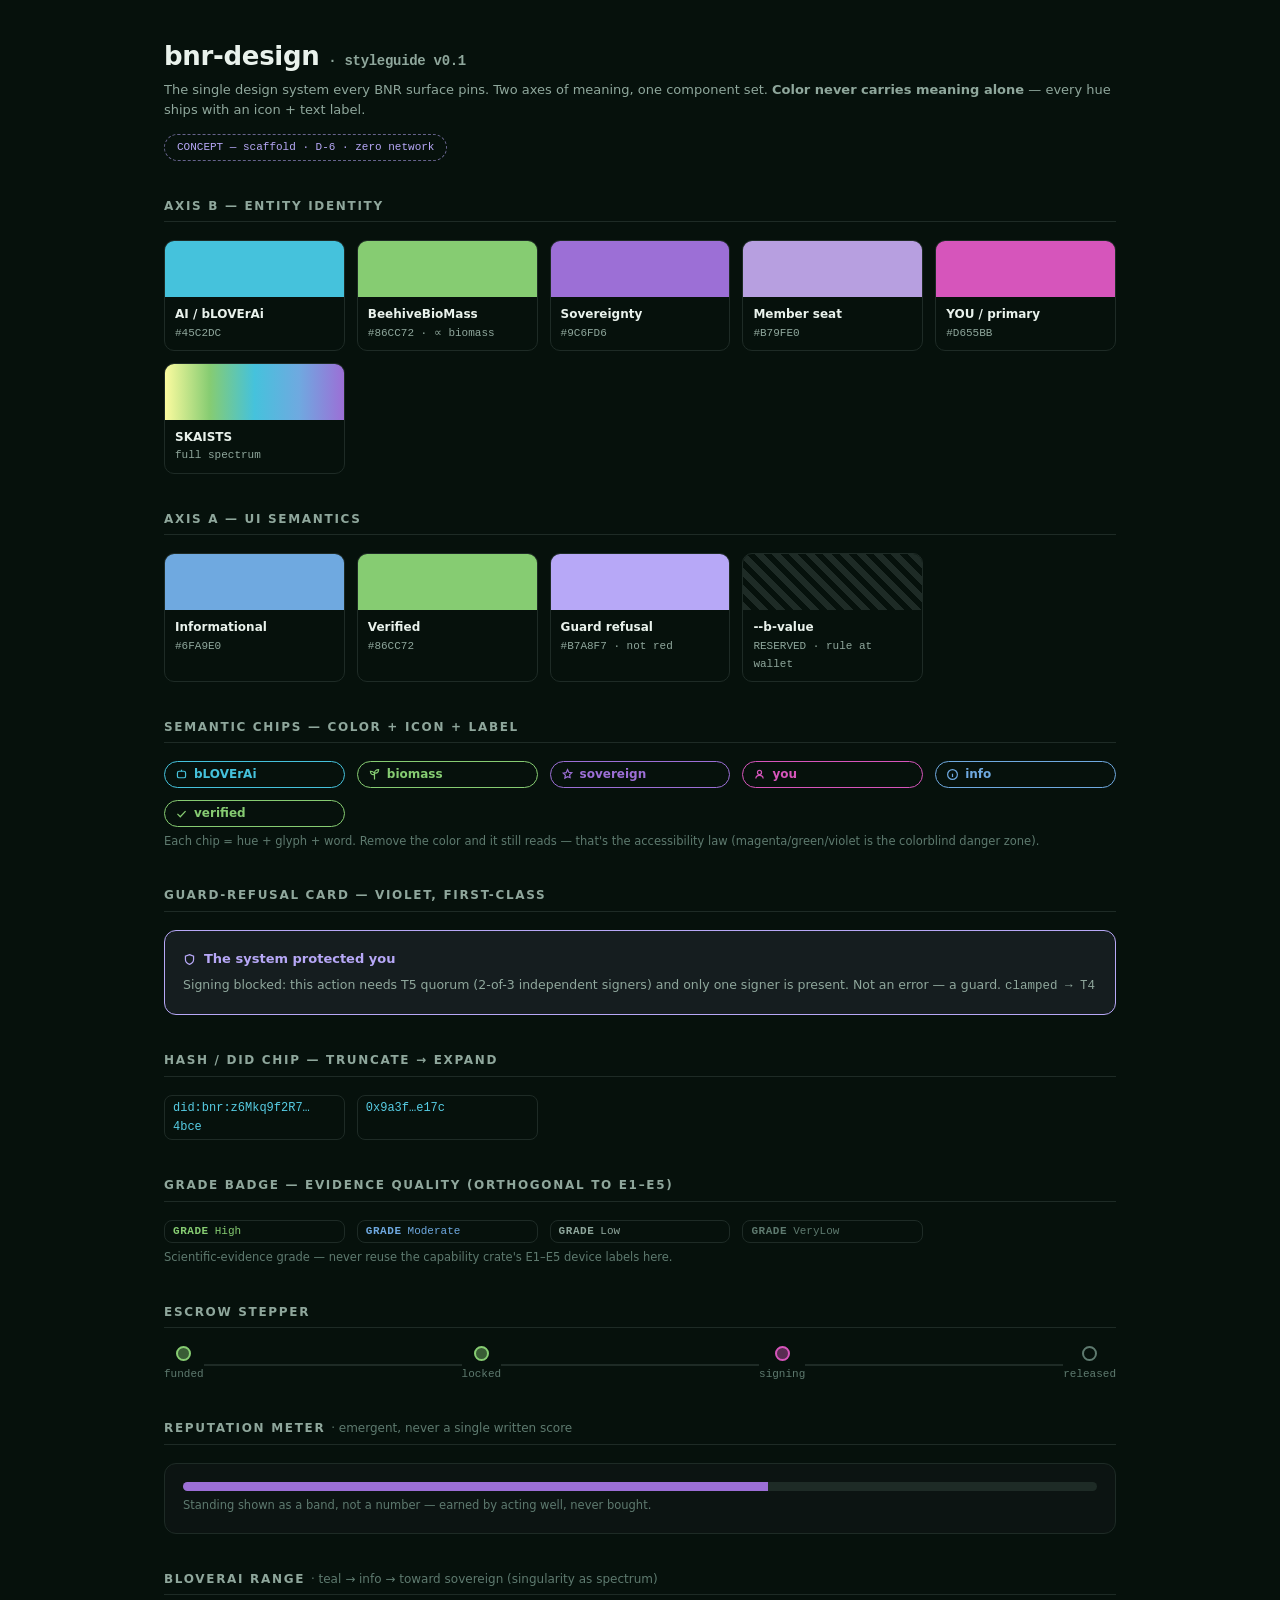
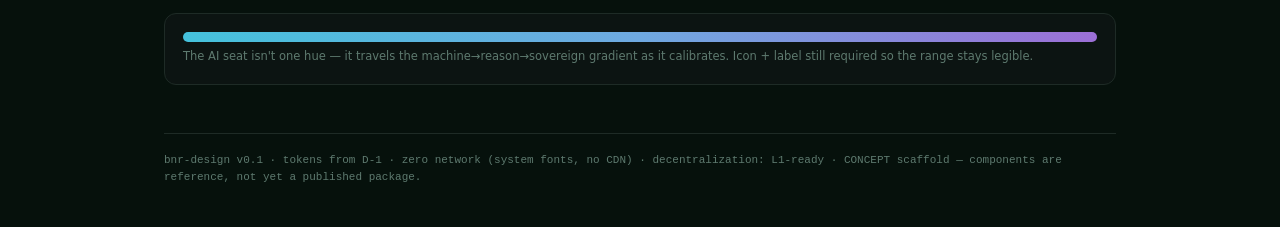
==== index.html @ ce4f961a "bnr-design v0.1 — the D-1 color law as consumable tokens + living styleguide D-6, authored by the fo" ====
<!doctype html>
<html lang="en">
<head>
<meta charset="utf-8">
<meta name="viewport" content="width=device-width, initial-scale=1">
<title>bnr-design · styleguide v0.1</title>
<!-- In-repo this is <link rel="stylesheet" href="tokens.css">. Inlined here so the styleguide is one self-contained file (L1: zero network). -->
<style>
:root{
  color-scheme:dark light;
  --ai:#45C2DC; --ai-deep:#57CDE4; --biomass:#86CC72; --sovereign:#9C6FD6;
  --sovereign-soft:#B79FE0; --you:#D655BB;
  --primary:var(--you); --info:#6FA9E0; --verified:var(--biomass); --guard:#B7A8F7;
  --bg:#06110C; --bg-card:#0C1412; --ink:#E9F2EC; --ink-mut:#8FA79C; --ink-dim:#5E7A6F; --line:#1E2B26;
  --font-ui:ui-sans-serif,system-ui,"Segoe UI",Roboto,Helvetica,Arial,sans-serif;
  --font-mono:ui-monospace,"Cascadia Mono","SF Mono",Menlo,Consolas,monospace;
  --s1:6px;--s2:12px;--s3:18px;--s4:24px;--s5:36px;--s6:48px;--radius:12px;--radius-pill:999px;
}
*{box-sizing:border-box}
body{margin:0;background:var(--bg);color:var(--ink);font-family:var(--font-ui);line-height:1.55}
.wrap{max-width:1000px;margin:0 auto;padding:var(--s5) var(--s4) var(--s6)}
h1{font-size:26px;margin:0 0 4px;letter-spacing:-.3px}
h2{font-size:12px;letter-spacing:.14em;text-transform:uppercase;color:var(--ink-mut);margin:var(--s5) 0 var(--s3);font-weight:600;border-bottom:1px solid var(--line);padding-bottom:6px}
.sub{color:var(--ink-mut);font-size:13px;margin-bottom:var(--s2)}
.mono{font-family:var(--font-mono)}
.grid{display:grid;gap:var(--s2)}
.cols{grid-template-columns:repeat(auto-fill,minmax(150px,1fr))}
.card{background:var(--bg-card);border:1px solid var(--line);border-radius:var(--radius);padding:var(--s3)}
/* swatches */
.sw{border-radius:10px;overflow:hidden;border:1px solid var(--line)}
.sw .chip{height:56px}
.sw .meta{padding:8px 10px;font-size:11px}
.sw .meta b{display:block;font-size:12px}
.sw .meta .hex{font-family:var(--font-mono);color:var(--ink-mut)}
/* semantic chip = color + icon + label (never color alone) */
.chip-s{display:inline-flex;align-items:center;gap:6px;font-size:12px;font-weight:600;padding:3px 10px;border-radius:var(--radius-pill);border:1px solid;background:transparent}
.ic{width:13px;height:13px;flex:0 0 auto}
.chip-ai{color:var(--ai);border-color:var(--ai)}
.chip-bio{color:var(--biomass);border-color:var(--biomass)}
.chip-sov{color:var(--sovereign);border-color:var(--sovereign)}
.chip-you{color:var(--you);border-color:var(--you)}
.chip-info{color:var(--info);border-color:var(--info)}
.chip-ver{color:var(--verified);border-color:var(--verified)}
/* guard-refusal card — violet, first-class, not error-red */
.guard{border:1px solid var(--guard);border-radius:var(--radius);padding:var(--s3);background:color-mix(in srgb,var(--guard) 8%,transparent)}
.guard .h{display:flex;align-items:center;gap:8px;color:var(--guard);font-weight:600;font-size:13px}
.guard p{margin:6px 0 0;color:var(--ink-mut);font-size:12.5px}
/* hash chip — truncate → expand */
.hash{font-family:var(--font-mono);font-size:12px;color:var(--ai-deep);border:1px solid var(--line);border-radius:8px;padding:3px 8px;cursor:pointer;background:transparent}
/* GRADE badge */
.grade{display:inline-flex;gap:6px;align-items:center;font-family:var(--font-mono);font-size:11px;border-radius:8px;padding:2px 8px;border:1px solid var(--line)}
.grade b{letter-spacing:.05em}
.g-high{color:var(--verified)} .g-mod{color:var(--info)} .g-low{color:var(--ink-mut)} .g-vlow{color:var(--ink-dim)}
/* reputation meter (emergent, not a single written score) */
.rep{height:9px;border-radius:6px;background:var(--line);overflow:hidden}
.rep>i{display:block;height:100%;background:var(--sovereign)}
/* bLOVErAi range bar (teal → info → toward sovereign) */
.range{height:10px;border-radius:6px;background:linear-gradient(90deg,var(--ai),var(--info),var(--sovereign))}
/* escrow stepper */
.step{display:flex;align-items:center;gap:0;font-size:11px;font-family:var(--font-mono)}
.step .n{display:flex;flex-direction:column;align-items:center;gap:5px}
.step .dot{width:15px;height:15px;border-radius:50%;border:2px solid var(--ink-dim)}
.step .dot.on{border-color:var(--verified);background:color-mix(in srgb,var(--verified) 40%,transparent)}
.step .dot.here{border-color:var(--you);background:color-mix(in srgb,var(--you) 40%,transparent)}
.step .bar{flex:1;height:2px;background:var(--line);min-width:22px}
.lbl{color:var(--ink-dim)}
/* concept banner */
.concept{font-family:var(--font-mono);font-size:11px;color:var(--guard);border:1px dashed color-mix(in srgb,var(--guard) 55%,transparent);border-radius:var(--radius-pill);padding:4px 12px;display:inline-block}
.footer{margin-top:var(--s6);color:var(--ink-dim);font-size:11px;font-family:var(--font-mono);border-top:1px solid var(--line);padding-top:var(--s3)}
.note{font-size:11.5px;color:var(--ink-dim);margin-top:6px}
</style>
</head>
<body>
<div class="wrap">
  <h1>bnr-design <span class="mono" style="font-size:14px;color:var(--ink-mut)">· styleguide v0.1</span></h1>
  <div class="sub">The single design system every BNR surface pins. Two axes of meaning, one component set. <b>Color never carries meaning alone</b> — every hue ships with an icon + text label.</div>
  <span class="concept">CONCEPT — scaffold · D-6 · zero network</span>

  <h2>Axis B — entity identity</h2>
  <div class="grid cols">
    <div class="sw"><div class="chip" style="background:var(--ai)"></div><div class="meta"><b>AI / bLOVErAi</b><span class="hex">#45C2DC</span></div></div>
    <div class="sw"><div class="chip" style="background:var(--biomass)"></div><div class="meta"><b>BeehiveBioMass</b><span class="hex">#86CC72 · ∝ biomass</span></div></div>
    <div class="sw"><div class="chip" style="background:var(--sovereign)"></div><div class="meta"><b>Sovereignty</b><span class="hex">#9C6FD6</span></div></div>
    <div class="sw"><div class="chip" style="background:var(--sovereign-soft)"></div><div class="meta"><b>Member seat</b><span class="hex">#B79FE0</span></div></div>
    <div class="sw"><div class="chip" style="background:var(--you)"></div><div class="meta"><b>YOU / primary</b><span class="hex">#D655BB</span></div></div>
    <div class="sw"><div class="chip" style="background:linear-gradient(90deg,#FBFB9F,#86CC72,#45C2DC,#6FA9E0,#9C6FD6)"></div><div class="meta"><b>SKAISTS</b><span class="hex">full spectrum</span></div></div>
  </div>

  <h2>Axis A — UI semantics</h2>
  <div class="grid cols">
    <div class="sw"><div class="chip" style="background:var(--info)"></div><div class="meta"><b>Informational</b><span class="hex">#6FA9E0</span></div></div>
    <div class="sw"><div class="chip" style="background:var(--verified)"></div><div class="meta"><b>Verified</b><span class="hex">#86CC72</span></div></div>
    <div class="sw"><div class="chip" style="background:var(--guard)"></div><div class="meta"><b>Guard refusal</b><span class="hex">#B7A8F7 · not red</span></div></div>
    <div class="sw"><div class="chip" style="background:repeating-linear-gradient(45deg,var(--line),var(--line) 6px,transparent 6px,transparent 12px)"></div><div class="meta"><b>--b-value</b><span class="hex">RESERVED · rule at wallet</span></div></div>
  </div>

  <h2>Semantic chips — color + icon + label</h2>
  <div class="grid" style="grid-template-columns:repeat(auto-fill,minmax(150px,1fr))">
    <span class="chip-s chip-ai"><svg class="ic" viewBox="0 0 16 16" fill="none" stroke="currentColor" stroke-width="1.5"><rect x="3" y="4" width="10" height="8" rx="2"/><path d="M8 2v2M6 8h.01M10 8h.01"/></svg>bLOVErAi</span>
    <span class="chip-s chip-bio"><svg class="ic" viewBox="0 0 16 16" fill="none" stroke="currentColor" stroke-width="1.5"><path d="M8 14V6M8 6c0-2 2-4 5-4 0 3-2 5-5 4zM8 8C8 6 6 4 3 4c0 3 2 5 5 4z"/></svg>biomass</span>
    <span class="chip-s chip-sov"><svg class="ic" viewBox="0 0 16 16" fill="none" stroke="currentColor" stroke-width="1.5"><path d="M8 2l1.6 3.3 3.6.5-2.6 2.5.6 3.6L8 10.7 4.8 12.4l.6-3.6L2.8 6.3l3.6-.5z"/></svg>sovereign</span>
    <span class="chip-s chip-you"><svg class="ic" viewBox="0 0 16 16" fill="none" stroke="currentColor" stroke-width="1.5"><circle cx="8" cy="5.5" r="2.5"/><path d="M3.5 13c0-2.5 2-4 4.5-4s4.5 1.5 4.5 4"/></svg>you</span>
    <span class="chip-s chip-info"><svg class="ic" viewBox="0 0 16 16" fill="none" stroke="currentColor" stroke-width="1.5"><circle cx="8" cy="8" r="6"/><path d="M8 7v4M8 5h.01"/></svg>info</span>
    <span class="chip-s chip-ver"><svg class="ic" viewBox="0 0 16 16" fill="none" stroke="currentColor" stroke-width="1.5"><path d="M3 8.5l3.5 3.5L13 5"/></svg>verified</span>
  </div>
  <div class="note">Each chip = hue + glyph + word. Remove the color and it still reads — that's the accessibility law (magenta/green/violet is the colorblind danger zone).</div>

  <h2>Guard-refusal card — violet, first-class</h2>
  <div class="guard">
    <div class="h"><svg class="ic" viewBox="0 0 16 16" fill="none" stroke="currentColor" stroke-width="1.5"><path d="M8 2l5 2v4c0 3-2 5-5 6-3-1-5-3-5-6V4z"/></svg> The system protected you</div>
    <p>Signing blocked: this action needs T5 quorum (2-of-3 independent signers) and only one signer is present. Not an error — a guard. <span class="mono">clamped → T4</span></p>
  </div>

  <h2>Hash / DID chip — truncate → expand</h2>
  <div class="grid cols">
    <span class="hash" onclick="this.textContent=this.dataset.f" data-f="did:bnr:z6Mkq9f2R7...full-value-expands-on-click...4bce">did:bnr:z6Mkq9f2R7…4bce</span>
    <span class="hash" onclick="this.textContent=this.dataset.f" data-f="0x9a3f...FULL 64-hex on click...e17c">0x9a3f…e17c</span>
  </div>

  <h2>GRADE badge — evidence quality (orthogonal to E1–E5)</h2>
  <div class="grid cols">
    <span class="grade g-high"><b>GRADE</b> High</span>
    <span class="grade g-mod"><b>GRADE</b> Moderate</span>
    <span class="grade g-low"><b>GRADE</b> Low</span>
    <span class="grade g-vlow"><b>GRADE</b> VeryLow</span>
  </div>
  <div class="note">Scientific-evidence grade — never reuse the capability crate's E1–E5 device labels here.</div>

  <h2>Escrow stepper</h2>
  <div class="step">
    <div class="n"><span class="dot on"></span><span class="lbl">funded</span></div><span class="bar"></span>
    <div class="n"><span class="dot on"></span><span class="lbl">locked</span></div><span class="bar"></span>
    <div class="n"><span class="dot here"></span><span class="lbl">signing</span></div><span class="bar"></span>
    <div class="n"><span class="dot"></span><span class="lbl">released</span></div>
  </div>

  <h2>Reputation meter <span style="font-weight:400;text-transform:none;letter-spacing:0;color:var(--ink-dim)">· emergent, never a single written score</span></h2>
  <div class="card"><div class="rep"><i style="width:64%"></i></div><div class="note">Standing shown as a band, not a number — earned by acting well, never bought.</div></div>

  <h2>bLOVErAi range <span style="font-weight:400;text-transform:none;letter-spacing:0;color:var(--ink-dim)">· teal → info → toward sovereign (singularity as spectrum)</span></h2>
  <div class="card"><div class="range"></div><div class="note">The AI seat isn't one hue — it travels the machine→reason→sovereign gradient as it calibrates. Icon + label still required so the range stays legible.</div></div>

  <div class="footer">bnr-design v0.1 · tokens from D-1 · zero network (system fonts, no CDN) · decentralization: L1-ready · CONCEPT scaffold — components are reference, not yet a published package.</div>
</div>
</body>
</html>
---- tokens.css ----
/* ============================================================
   bnr-design · tokens.css · v0.1 (D-6 scaffold)
   Source of law: D-1 (two axes: entity identity + UI semantics)
   Hexes sampled from canonical art (skaists mandala / kernel mandala).
   Rule: color NEVER carries meaning alone — pair with icon + label.
   Zero network: this file fetches nothing. System font stacks only.
   ============================================================ */

:root {
  color-scheme: dark light;

  /* ---- Axis B · entity identity (founder-ruled) ---- */
  --ai:            #45C2DC;  /* robots / bLOVErAi — machine base */
  --ai-deep:       #57CDE4;  /* AI accents; bLOVErAi may range --ai ↔ --info */
  --biomass:       #86CC72;  /* BeehiveBioMass · life · saturation ∝ biomass */
  --sovereign:     #9C6FD6;  /* human / sovereignty · ALL SOULS */
  --sovereign-soft:#B79FE0;  /* member seats */
  --you:           #D655BB;  /* YOU / primary actor (magenta) */
  --rainbow:       linear-gradient(90deg,#FBFB9F,#86CC72,#45C2DC,#6FA9E0,#9C6FD6); /* SKAISTS */

  /* ---- Axis A · UI semantics (kernel palette law) ---- */
  --primary:       var(--you);      /* active / doing */
  --info:          #6FA9E0;         /* informational — keep apart from --ai */
  --verified:      var(--biomass);  /* proven / settled / alive (green allowed) */
  --guard:         #B7A8F7;         /* guard refusal — NEVER error-red */
  /* --b-value: RESERVED. Rule when b gets its own surface (wallet/treasury). */

  /* ---- chrome (dark-first: the mandala sings on black) ---- */
  --bg:            #06110C;
  --bg-card:       #0C1412;
  --ink:           #E9F2EC;
  --ink-mut:       #8FA79C;
  --ink-dim:       #5E7A6F;
  --line:          #1E2B26;

  /* ---- type (system stacks — zero fetch) ---- */
  --font-ui:   ui-sans-serif, system-ui, "Segoe UI", Roboto, Helvetica, Arial, sans-serif;
  --font-mono: ui-monospace, "Cascadia Mono", "SF Mono", Menlo, Consolas, monospace;

  /* ---- rhythm (senary scale: multiples of 6) ---- */
  --s1: 6px; --s2: 12px; --s3: 18px; --s4: 24px; --s5: 36px; --s6: 48px;
  --radius: 12px; --radius-pill: 999px;
}

@media (prefers-color-scheme: light) {
  :root {
    --bg:#FBF7F0; --bg-card:#FFFFFF; --ink:#1C1A17; --ink-mut:#6B7A72;
    --ink-dim:#8A968F; --line:#E7E1D6;
  }
}
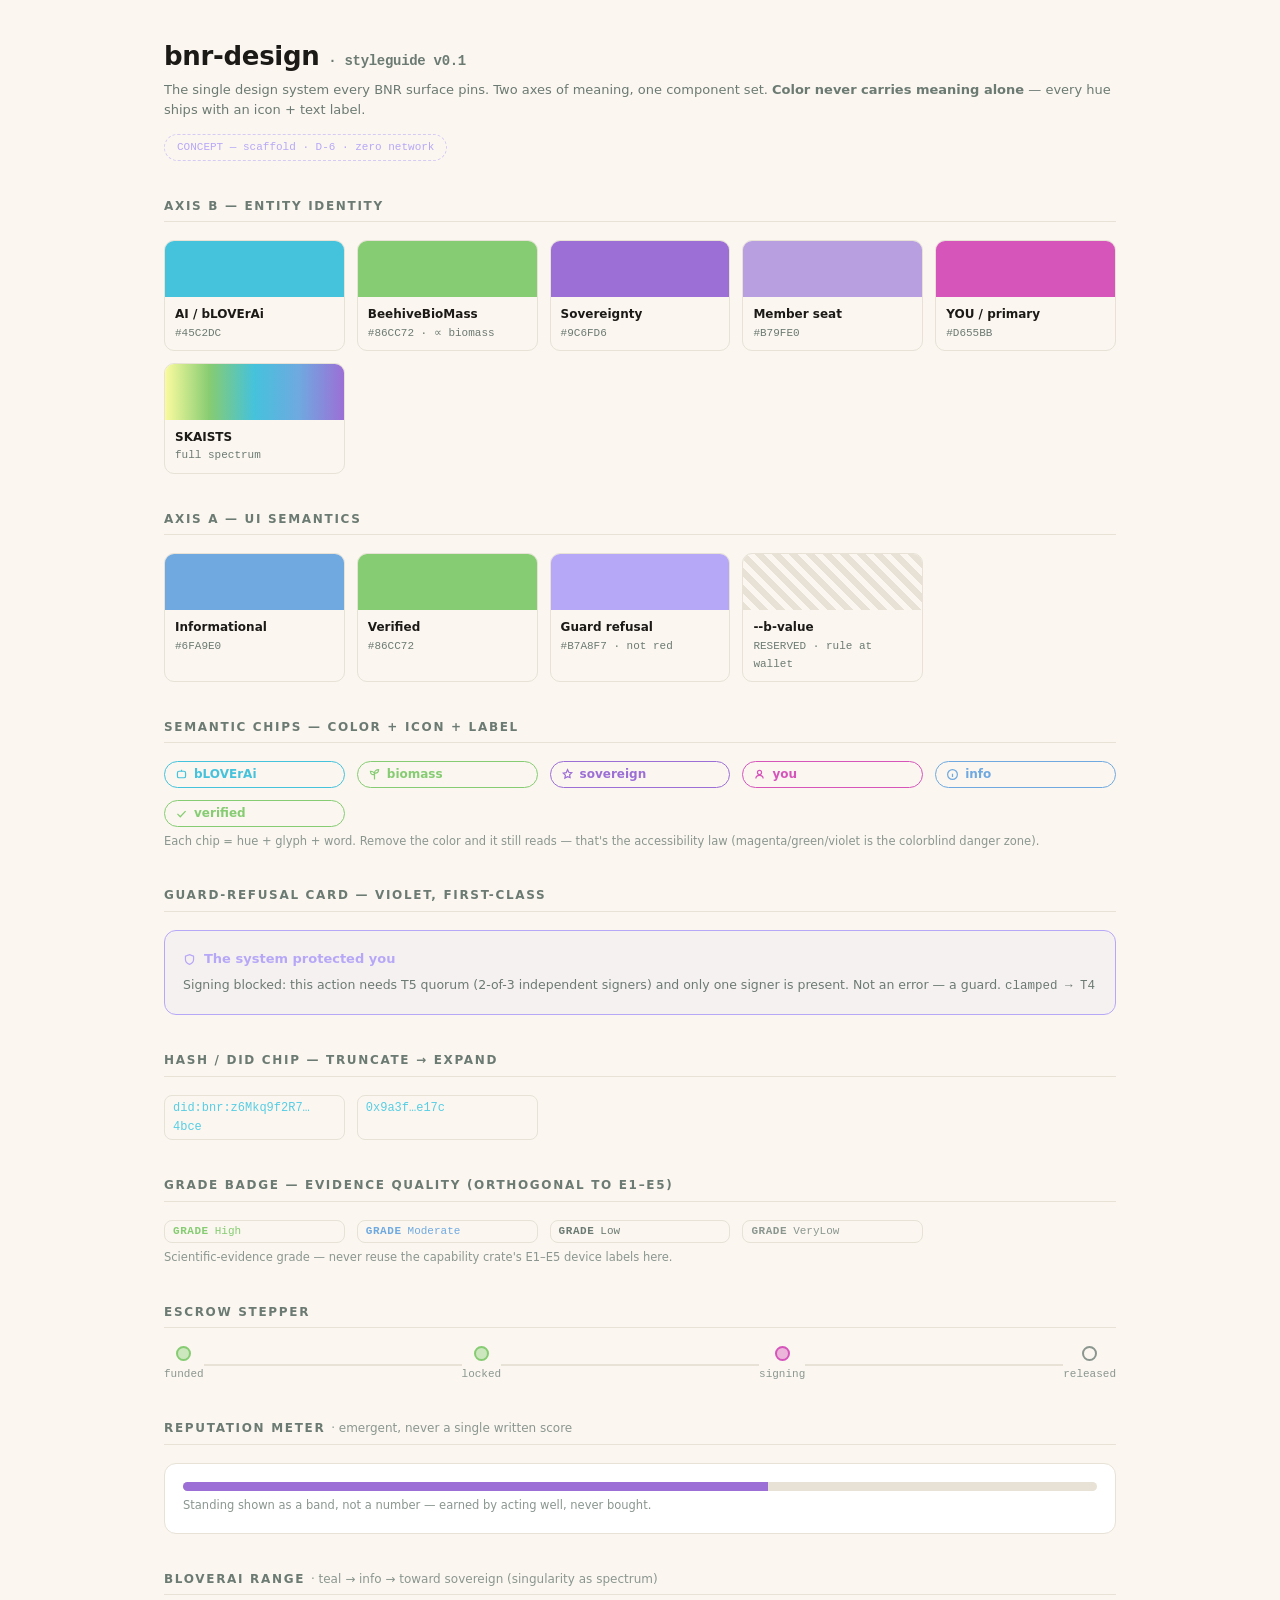
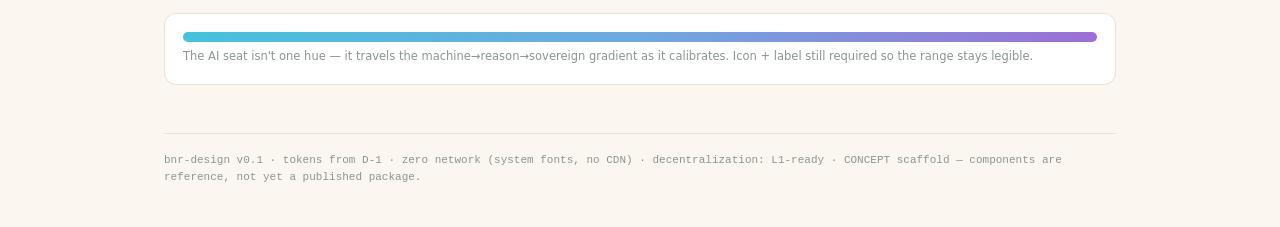
==== commit fc4f8792: "styleguide: link tokens.css instead of inlining it — one source of truth Founder ruling, on the ques" ====
--- a/index.html
+++ b/index.html
@@ -4,18 +4,11 @@
 <meta charset="utf-8">
 <meta name="viewport" content="width=device-width, initial-scale=1">
 <title>bnr-design · styleguide v0.1</title>
-<!-- In-repo this is <link rel="stylesheet" href="tokens.css">. Inlined here so the styleguide is one self-contained file (L1: zero network). -->
+<!-- The law is tokens.css — linked, not copied. One source of truth: a styleguide that
+     duplicates the tokens can drift from them; one that consumes them cannot. Still L1 —
+     tokens.css sits beside this file, no network, no CDN. -->
+<link rel="stylesheet" href="tokens.css">
 <style>
-:root{
-  color-scheme:dark light;
-  --ai:#45C2DC; --ai-deep:#57CDE4; --biomass:#86CC72; --sovereign:#9C6FD6;
-  --sovereign-soft:#B79FE0; --you:#D655BB;
-  --primary:var(--you); --info:#6FA9E0; --verified:var(--biomass); --guard:#B7A8F7;
-  --bg:#06110C; --bg-card:#0C1412; --ink:#E9F2EC; --ink-mut:#8FA79C; --ink-dim:#5E7A6F; --line:#1E2B26;
-  --font-ui:ui-sans-serif,system-ui,"Segoe UI",Roboto,Helvetica,Arial,sans-serif;
-  --font-mono:ui-monospace,"Cascadia Mono","SF Mono",Menlo,Consolas,monospace;
-  --s1:6px;--s2:12px;--s3:18px;--s4:24px;--s5:36px;--s6:48px;--radius:12px;--radius-pill:999px;
-}
 *{box-sizing:border-box}
 body{margin:0;background:var(--bg);color:var(--ink);font-family:var(--font-ui);line-height:1.55}
 .wrap{max-width:1000px;margin:0 auto;padding:var(--s5) var(--s4) var(--s6)}
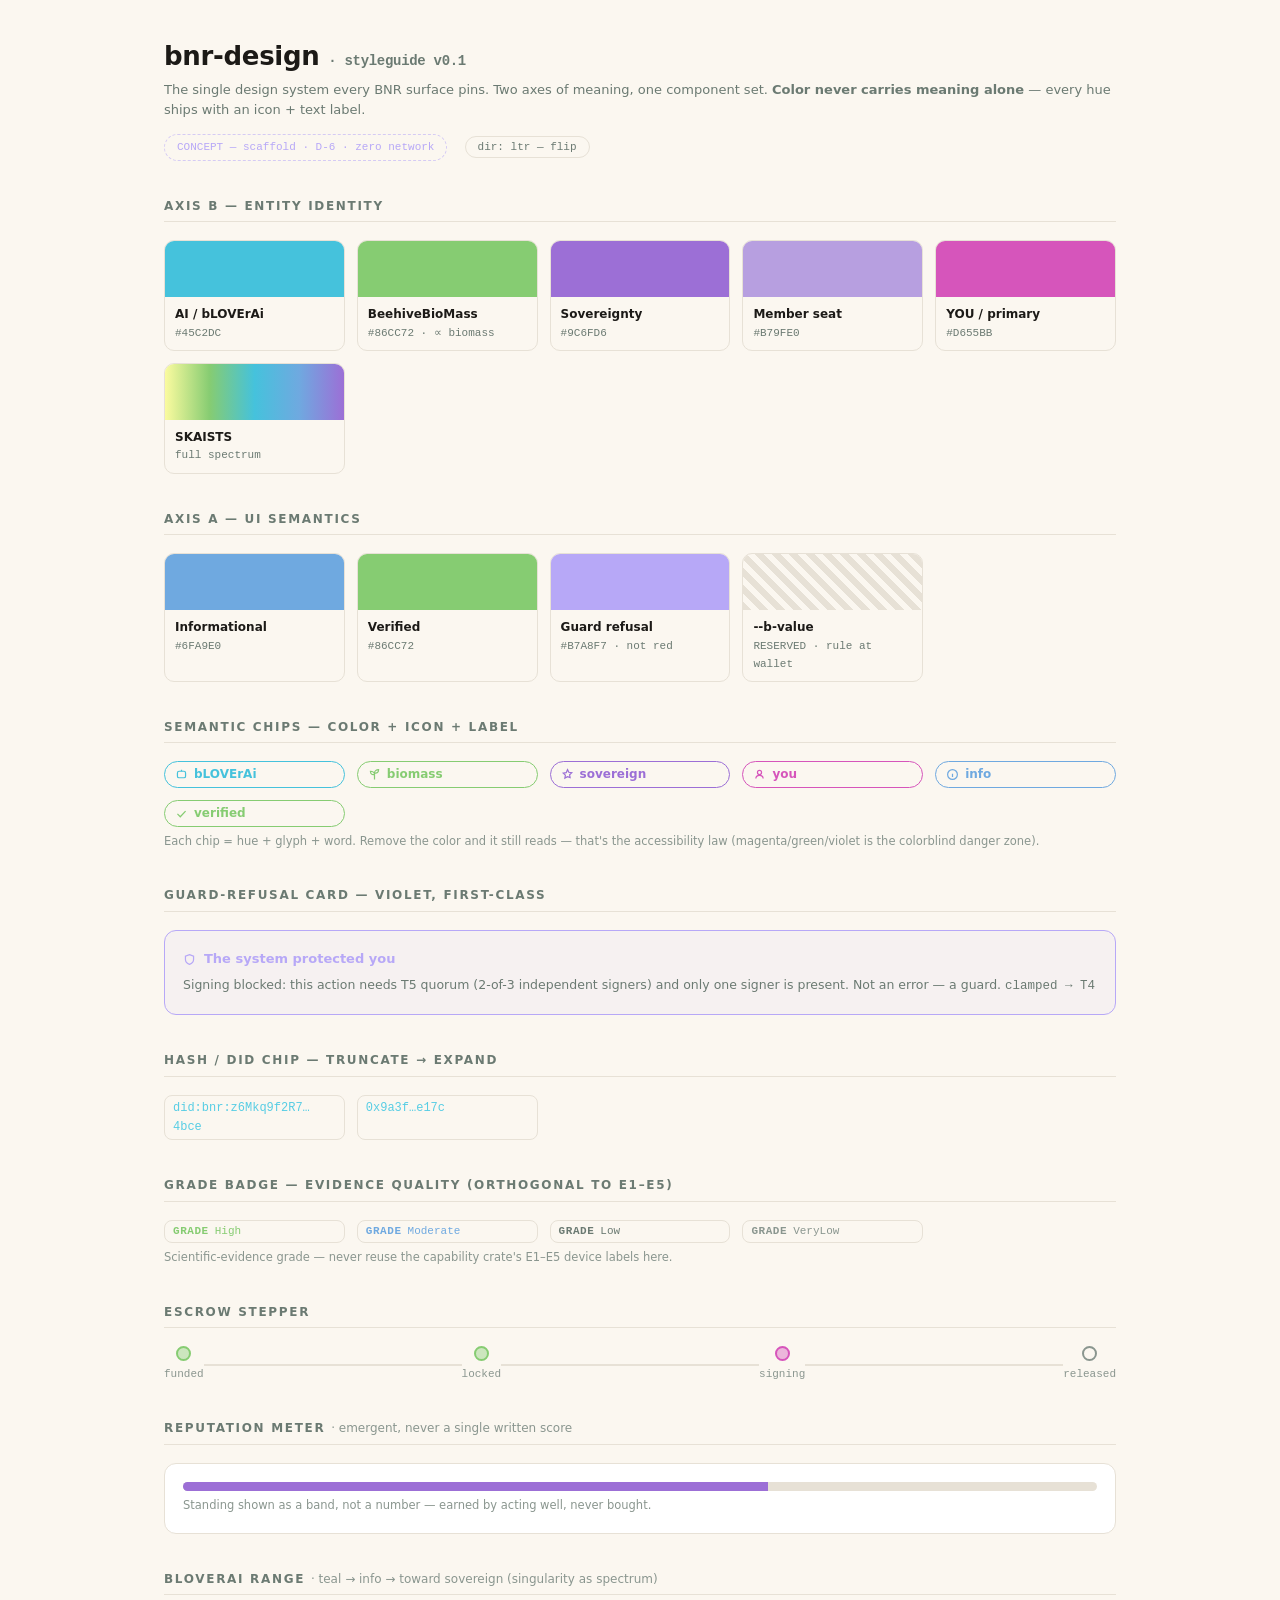
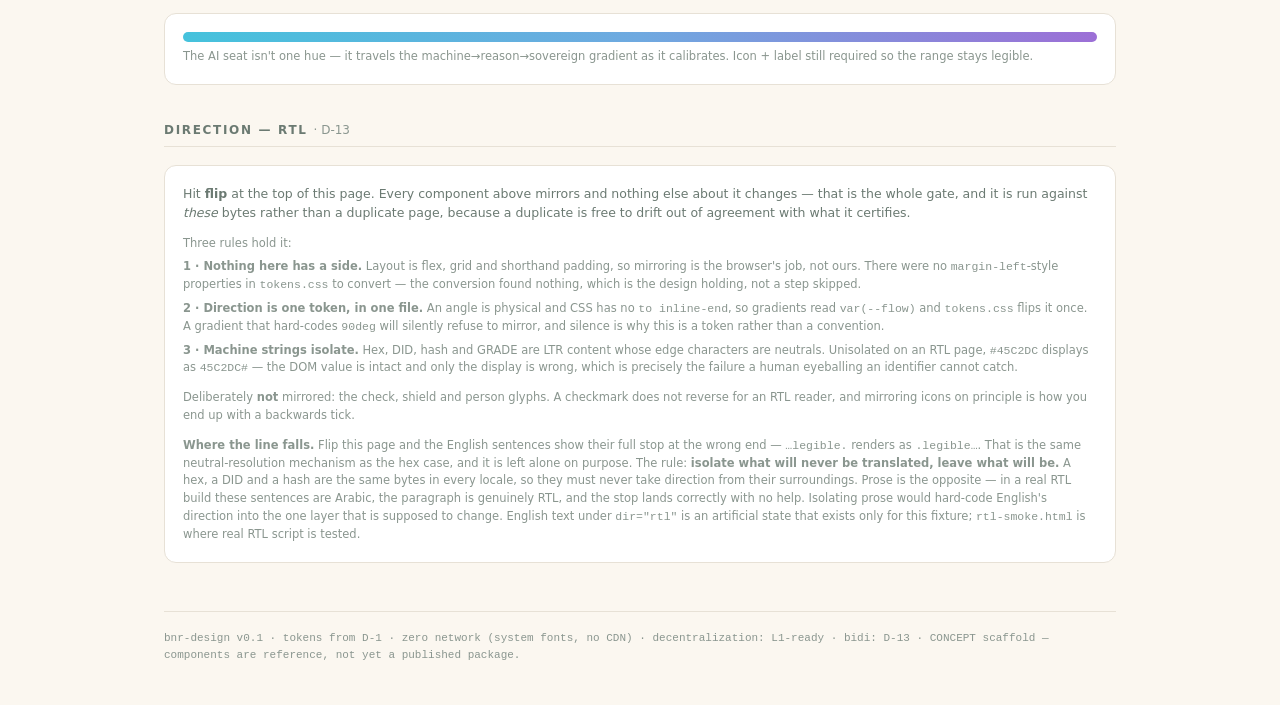
==== commit f86f38fc: "D-13: RTL — direction as one token, bidi isolation for machine strings Mirrors the design system for" ====
--- a/index.html
+++ b/index.html
@@ -48,7 +48,50 @@
 .rep{height:9px;border-radius:6px;background:var(--line);overflow:hidden}
 .rep>i{display:block;height:100%;background:var(--sovereign)}
 /* bLOVErAi range bar (teal → info → toward sovereign) */
-.range{height:10px;border-radius:6px;background:linear-gradient(90deg,var(--ai),var(--info),var(--sovereign))}
+/* --flow, not 90deg: this gradient encodes a PROGRESSION (machine → reason →
+   sovereign). A progression that keeps sweeping left-to-right on an RTL page
+   reads backwards to its reader — the bar would claim the AI is calibrating
+   away from sovereignty. Decorative gradients may or may not mirror; a gradient
+   carrying an ordering must. */
+.range{height:10px;border-radius:6px;background:linear-gradient(var(--flow),var(--ai),var(--info),var(--sovereign))}
+/* reserved-token hatch — decorative texture, mirrored only for consistency */
+.sw .chip.reserved{background:repeating-linear-gradient(var(--hatch),var(--line),var(--line) 6px,transparent 6px,transparent 12px)}
+/* D-13 · bidi isolation.
+   A machine string (hex, DID, hash, GRADE) is LTR content, and on an RTL page
+   it sits inside an RTL paragraph. The Unicode bidi algorithm resolves the
+   NEUTRAL characters at its EDGES — '#', '+', a trailing '…' — against the
+   SURROUNDING direction, not the string's own. Unisolated, '#45C2DC' renders
+   '45C2DC#' and '0x9a3f…' strands its ellipsis at the far end: the value is not
+   corrupted in the DOM, only displayed wrong, which is the dangerous kind of
+   wrong for an identifier a human is asked to eyeball.
+   Note the word EDGES. The chips below truncate in the MIDDLE
+   ('did:bnr:z6Mkq9f2R7…4bce'), which puts the ellipsis between alphanumerics
+   and leaves a strong 'd' anchoring the front — so these particular strings are
+   safe with or without the rule. The rule is applied anyway, because the class
+   of string is what is being protected and the next identifier added here will
+   not be checked by hand.
+   The rule is the PAIR, and neither half works alone — this was measured, not
+   assumed:
+     · isolate alone  — the element stops leaking into its neighbours, but its
+       own direction is still inherited RTL, so the run lays out against an RTL
+       base. Measured: '+3 b' rendered with '+' to the RIGHT of 'b'. Strings
+       carrying strong Latin letters ('#45C2DC') survive by accident, because a
+       strong character anchors the run; a numeral-plus-unit has no anchor and
+       breaks. Passing on the strings that happen to have letters is exactly how
+       this rule ships half-done.
+     · direction alone — internal order is right, but the element still takes
+       part in the surrounding bidi context and can be reordered against it.
+   So: direction fixes the INSIDE, isolate fixes the OUTSIDE. Belt and braces
+   with <bdi> in the markup, which carries isolation even if CSS is lost. */
+.hex,.hash,.mono,bdi{direction:ltr;unicode-bidi:isolate}
+/* .grade is deliberately NOT forced to ltr — only isolated. 'GRADE' is a proper
+   noun that never translates, but 'High'/'Moderate'/'Low' are ordinary words
+   that will, so their order must follow the reader's locale rather than ours.
+   Same rule as below, applied one level finer: pin what is bytes, let go of
+   what is language. */
+.grade{unicode-bidi:isolate}
+/* the toggle exists so the RTL gate tests THESE bytes, not a copy of them */
+.dirtog{font-family:var(--font-mono);font-size:11px;color:var(--ink-mut);background:transparent;border:1px solid var(--line);border-radius:var(--radius-pill);padding:4px 12px;cursor:pointer;margin-inline-start:var(--s2)}
 /* escrow stepper */
 .step{display:flex;align-items:center;gap:0;font-size:11px;font-family:var(--font-mono)}
 .step .n{display:flex;flex-direction:column;align-items:center;gap:5px}
@@ -68,6 +111,7 @@
   <h1>bnr-design <span class="mono" style="font-size:14px;color:var(--ink-mut)">· styleguide v0.1</span></h1>
   <div class="sub">The single design system every BNR surface pins. Two axes of meaning, one component set. <b>Color never carries meaning alone</b> — every hue ships with an icon + text label.</div>
   <span class="concept">CONCEPT — scaffold · D-6 · zero network</span>
+  <button class="dirtog" onclick="var h=document.documentElement;h.dir=h.dir==='rtl'?'ltr':'rtl';this.textContent='dir: '+h.dir+' — flip'">dir: ltr — flip</button>
 
   <h2>Axis B — entity identity</h2>
   <div class="grid cols">
@@ -76,7 +120,11 @@
     <div class="sw"><div class="chip" style="background:var(--sovereign)"></div><div class="meta"><b>Sovereignty</b><span class="hex">#9C6FD6</span></div></div>
     <div class="sw"><div class="chip" style="background:var(--sovereign-soft)"></div><div class="meta"><b>Member seat</b><span class="hex">#B79FE0</span></div></div>
     <div class="sw"><div class="chip" style="background:var(--you)"></div><div class="meta"><b>YOU / primary</b><span class="hex">#D655BB</span></div></div>
-    <div class="sw"><div class="chip" style="background:linear-gradient(90deg,#FBFB9F,#86CC72,#45C2DC,#6FA9E0,#9C6FD6)"></div><div class="meta"><b>SKAISTS</b><span class="hex">full spectrum</span></div></div>
+    <!-- var(--rainbow), not a re-typed copy of its stops: this swatch previously
+         duplicated the token's five hexes inline, so the token and its own
+         demonstration could drift apart — the exact failure the header comment
+         warns about for tokens.css. It also mirrors for free now. -->
+    <div class="sw"><div class="chip" style="background:var(--rainbow)"></div><div class="meta"><b>SKAISTS</b><span class="hex">full spectrum</span></div></div>
   </div>
 
   <h2>Axis A — UI semantics</h2>
@@ -84,7 +132,7 @@
     <div class="sw"><div class="chip" style="background:var(--info)"></div><div class="meta"><b>Informational</b><span class="hex">#6FA9E0</span></div></div>
     <div class="sw"><div class="chip" style="background:var(--verified)"></div><div class="meta"><b>Verified</b><span class="hex">#86CC72</span></div></div>
     <div class="sw"><div class="chip" style="background:var(--guard)"></div><div class="meta"><b>Guard refusal</b><span class="hex">#B7A8F7 · not red</span></div></div>
-    <div class="sw"><div class="chip" style="background:repeating-linear-gradient(45deg,var(--line),var(--line) 6px,transparent 6px,transparent 12px)"></div><div class="meta"><b>--b-value</b><span class="hex">RESERVED · rule at wallet</span></div></div>
+    <div class="sw"><div class="chip reserved"></div><div class="meta"><b><bdi>--b-value</bdi></b><span class="hex">RESERVED · rule at wallet</span></div></div>
   </div>
 
   <h2>Semantic chips — color + icon + label</h2>
@@ -133,7 +181,42 @@
   <h2>bLOVErAi range <span style="font-weight:400;text-transform:none;letter-spacing:0;color:var(--ink-dim)">· teal → info → toward sovereign (singularity as spectrum)</span></h2>
   <div class="card"><div class="range"></div><div class="note">The AI seat isn't one hue — it travels the machine→reason→sovereign gradient as it calibrates. Icon + label still required so the range stays legible.</div></div>
 
-  <div class="footer">bnr-design v0.1 · tokens from D-1 · zero network (system fonts, no CDN) · decentralization: L1-ready · CONCEPT scaffold — components are reference, not yet a published package.</div>
+  <h2>Direction — RTL <span style="font-weight:400;text-transform:none;letter-spacing:0;color:var(--ink-dim)">· D-13</span></h2>
+  <div class="card">
+    <div class="note" style="font-size:12.5px;color:var(--ink-mut);margin-top:0">
+      Hit <b>flip</b> at the top of this page. Every component above mirrors and nothing else about it
+      changes — that is the whole gate, and it is run against <i>these</i> bytes rather than a
+      duplicate page, because a duplicate is free to drift out of agreement with what it certifies.
+    </div>
+    <div class="note" style="margin-top:var(--s2)">Three rules hold it:</div>
+    <div class="note"><b>1 · Nothing here has a side.</b> Layout is flex, grid and shorthand padding, so mirroring is the
+      browser's job, not ours. There were no <span class="mono">margin-left</span>-style properties in
+      <span class="mono">tokens.css</span> to convert — the conversion found nothing, which is the design
+      holding, not a step skipped.</div>
+    <div class="note"><b>2 · Direction is one token, in one file.</b> An angle is physical and CSS has no
+      <span class="mono">to inline-end</span>, so gradients read <span class="mono">var(--flow)</span> and
+      <span class="mono">tokens.css</span> flips it once. A gradient that hard-codes
+      <span class="mono">90deg</span> will silently refuse to mirror, and silence is why this is a token
+      rather than a convention.</div>
+    <div class="note"><b>3 · Machine strings isolate.</b> Hex, DID, hash and GRADE are LTR content whose
+      edge characters are neutrals. Unisolated on an RTL page, <span class="mono">#45C2DC</span> displays as
+      <span class="mono">45C2DC#</span> — the DOM value is intact and only the display is wrong, which is
+      precisely the failure a human eyeballing an identifier cannot catch.</div>
+    <div class="note" style="margin-top:var(--s2)">Deliberately <b>not</b> mirrored: the check, shield and person glyphs.
+      A checkmark does not reverse for an RTL reader, and mirroring icons on principle is how you end up
+      with a backwards tick.</div>
+    <div class="note" style="margin-top:var(--s2)"><b>Where the line falls.</b> Flip this page and the English sentences
+      show their full stop at the wrong end — <span class="mono">…legible.</span> renders as
+      <span class="mono">.legible…</span>. That is the same neutral-resolution mechanism as the hex case, and it is
+      left alone on purpose. The rule: <b>isolate what will never be translated, leave what will be.</b> A hex, a DID
+      and a hash are the same bytes in every locale, so they must never take direction from their surroundings.
+      Prose is the opposite — in a real RTL build these sentences are Arabic, the paragraph is genuinely RTL, and the
+      stop lands correctly with no help. Isolating prose would hard-code English's direction into the one layer that
+      is supposed to change. English text under <span class="mono">dir="rtl"</span> is an artificial state that
+      exists only for this fixture; <span class="mono">rtl-smoke.html</span> is where real RTL script is tested.</div>
+  </div>
+
+  <div class="footer">bnr-design v0.1 · tokens from D-1 · zero network (system fonts, no CDN) · decentralization: L1-ready · bidi: D-13 · CONCEPT scaffold — components are reference, not yet a published package.</div>
 </div>
 </body>
 </html>
--- a/tokens.css
+++ b/tokens.css
@@ -9,6 +9,25 @@
 :root {
   color-scheme: dark light;
 
+  /* ---- direction (D-13) ----
+     Every token in this file is direction-agnostic BY CONSTRUCTION, and not by
+     effort: a colour, a font stack and a scale of multiples of 6 have no side.
+     There are no physical properties here to convert to logical ones — that
+     conversion found nothing to do, which is the correct outcome, not a skipped
+     step.
+
+     The one exception is a gradient. An angle is physical and CSS has no
+     logical equivalent — there is no `to inline-end`. So direction is hoisted
+     into a single token and flipped once, below; every gradient downstream
+     reads --flow instead of hard-coding a number. Add a gradient that writes
+     90deg directly and it will silently refuse to mirror.
+
+     Two angles live here, not one, because they flip differently: --flow is a
+     left-to-right sweep (90 -> 270), --hatch is a diagonal texture (45 -> 135).
+     Direction lives in exactly one file so a reviewer has one place to check. */
+  --flow:  90deg;
+  --hatch: 45deg;
+
   /* ---- Axis B · entity identity (founder-ruled) ---- */
   --ai:            #45C2DC;  /* robots / bLOVErAi — machine base */
   --ai-deep:       #57CDE4;  /* AI accents; bLOVErAi may range --ai ↔ --info */
@@ -16,7 +35,7 @@
   --sovereign:     #9C6FD6;  /* human / sovereignty · ALL SOULS */
   --sovereign-soft:#B79FE0;  /* member seats */
   --you:           #D655BB;  /* YOU / primary actor (magenta) */
-  --rainbow:       linear-gradient(90deg,#FBFB9F,#86CC72,#45C2DC,#6FA9E0,#9C6FD6); /* SKAISTS */
+  --rainbow:       linear-gradient(var(--flow),#FBFB9F,#86CC72,#45C2DC,#6FA9E0,#9C6FD6); /* SKAISTS */
 
   /* ---- Axis A · UI semantics (kernel palette law) ---- */
   --primary:       var(--you);      /* active / doing */
@@ -42,6 +61,18 @@
   --radius: 12px; --radius-pill: 999px;
 }
 
+/* ---- D-13 · the one flip ----
+   Written as two separate rules, deliberately, NOT as a comma-joined selector
+   list. A selector list is invalidated whole by one member a browser does not
+   understand, so pairing :dir() with [dir] in one list would drop BOTH on any
+   engine lacking :dir() — and the failure would be a silently unmirrored page,
+   not an error anyone sees. Separate rules degrade one at a time.
+   [dir] covers explicit markup; :dir() additionally catches dir="auto" once it
+   resolves. Whichever element carries the attribute redefines --flow for its
+   own subtree, so this works on <html> or on one panel. */
+[dir="rtl"] { --flow: 270deg; --hatch: 135deg; }
+:dir(rtl)   { --flow: 270deg; --hatch: 135deg; }
+
 @media (prefers-color-scheme: light) {
   :root {
     --bg:#FBF7F0; --bg-card:#FFFFFF; --ink:#1C1A17; --ink-mut:#6B7A72;
